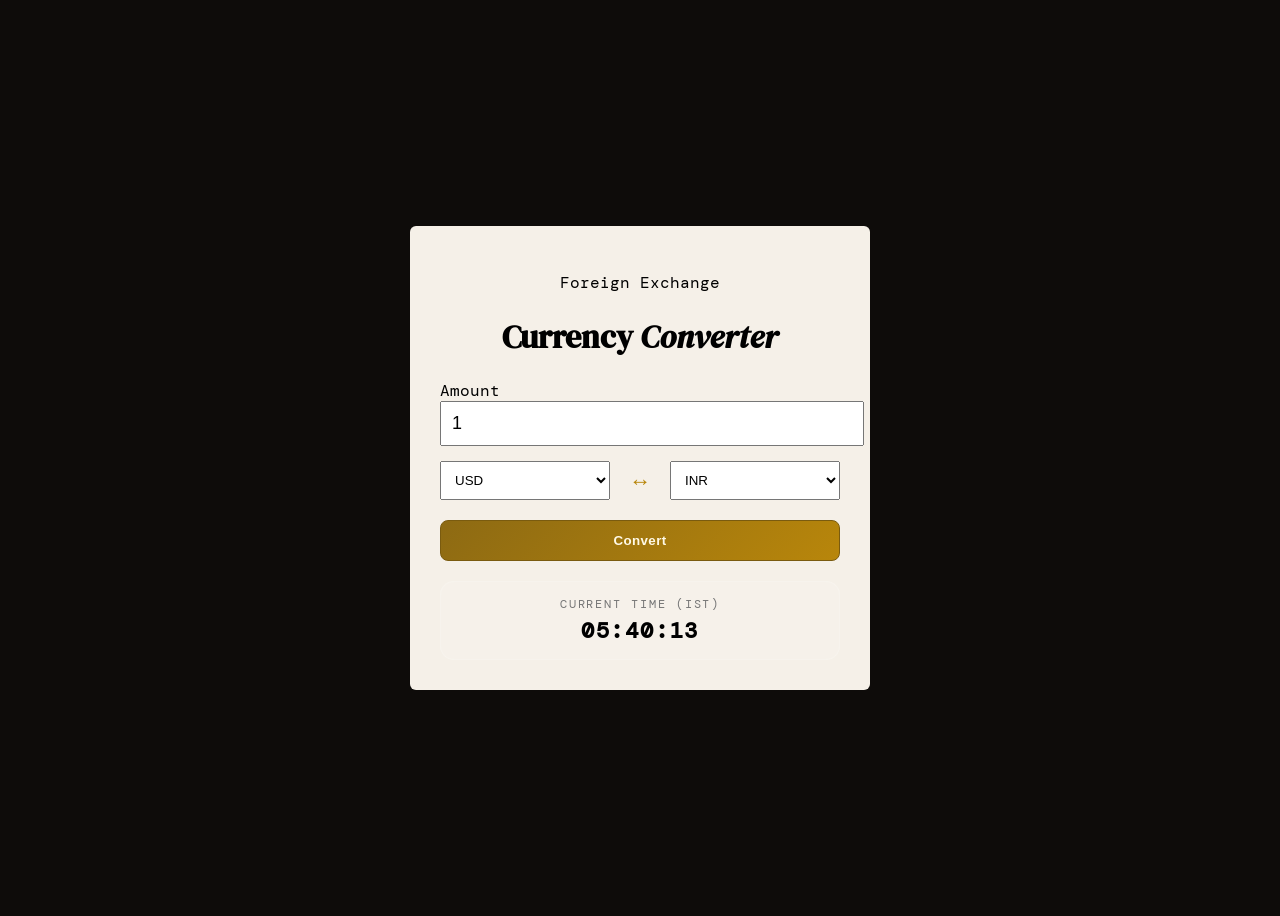
==== index.html @ b8da42b2 "Code is fully saved and ready" ====
<!doctype html>
<html lang="en">
  <head>
    <meta charset="UTF-8" />
    <meta name="viewport" content="width=device-width, initial-scale=1.0" />
    <title>FX — Currency Converter</title>

    <!-- Fonts -->
    <link rel="preconnect" href="https://fonts.googleapis.com" />
    <link rel="preconnect" href="https://fonts.gstatic.com" crossorigin />
    <link
      href="https://fonts.googleapis.com/css2?family=DM+Serif+Display&family=DM+Mono&display=swap"
      rel="stylesheet"
    />

    <!-- CSS -->
    <link rel="stylesheet" href="index.css" />
  </head>

  <body>
    <div class="card">
      <div class="header">
        <p class="header-eyebrow">Foreign Exchange</p>
        <h1>Currency <em>Converter</em></h1>
      </div>

      <!-- Amount -->
      <label>Amount</label>
      <input type="number" id="amount" value="1" step="0.01" />

      <!-- Dropdowns -->
      <div class="selectors">
        <select id="fromCurrency"></select>
        <div class="exchange-symbol">↔</div>
        <select id="toCurrency"></select>
      </div>

      <!-- Button -->
      <button id="convert-btn" onclick="convert()">Convert</button>

      <!-- Result -->
      <div id="result"></div>
      <div class="time-block">
        <p class="time-label">Current Time (IST)</p>
        <p id="current-time">--:--:--</p>
      </div>
    </div>

    <div id="popup-overlay" class="hidden">
      <div class="popup">
        <h2 id="popup-title">Notice</h2>
        <p id="popup-message"></p>
        <button id="popup-close">OK</button>
      </div>
    </div>

    <!-- JS -->
    <script src="index.js"></script>
  </body>
</html>
---- index.css ----
body {
  font-family: "DM Mono", monospace;
  background: #0e0c0a;
  display: flex;
  justify-content: center;
  align-items: center;
  height: 100vh;
}

.card {
  background: #f5f0e8;
  padding: 30px;
  width: 400px;
  border-radius: 6px;
}

.header {
  text-align: center;
  margin-bottom: 20px;
}

.header h1 {
  font-family: "DM Serif Display", serif;
}

input {
  width: 100%;
  padding: 10px;
  font-size: 18px;
  margin-bottom: 15px;
}

.selectors {
  display: flex;
  gap: 10px;
  margin-bottom: 20px;
}

select {
  flex: 1;
  padding: 10px;
}

.exchange-symbol {
  display: flex;
  align-items: center;
  justify-content: center;
  width: 40px;
  font-size: 22px;
  color: #b8860b;
}

#convert-btn {
  width: 100%;
  padding: 12px;
  background: linear-gradient(135deg, #8d6a13, #b8860b);
  color: #fff9e6;
  border: 1px solid #7a5b0f;
  border-radius: 8px;
  cursor: pointer;
  font-weight: 700;
  letter-spacing: 0.03em;
  transition:
    transform 0.15s ease,
    box-shadow 0.15s ease;
}

#convert-btn:hover {
  transform: translateY(-1px);
  box-shadow: 0 10px 24px rgba(184, 134, 11, 0.25);
}

#result {
  margin-top: 20px;
  text-align: center;
  font-size: 20px;
}

#popup-overlay {
  position: fixed;
  inset: 0;
  background: rgba(0, 0, 0, 0.7);
  display: flex;
  align-items: center;
  justify-content: center;
  z-index: 1000;
}

#popup-overlay.hidden {
  display: none;
}

.popup {
  width: min(90%, 360px);
  background: #131213;
  padding: 26px 24px;
  border-radius: 20px;
  border: 1px solid rgba(184, 134, 11, 0.22);
  box-shadow: 0 24px 60px rgba(0, 0, 0, 0.35);
  text-align: center;
}

.popup h2 {
  margin: 0 0 14px;
  font-size: 24px;
  color: #f1c40f;
}

.popup p {
  margin: 0 0 24px;
  color: #e7e2d8;
  line-height: 1.5;
}

#popup-close {
  padding: 12px 20px;
  background: linear-gradient(135deg, #8d6a13, #b8860b);
  border: none;
  color: #fff;
  font-weight: 700;
  border-radius: 12px;
  cursor: pointer;
}

#popup-close:hover {
  filter: brightness(1.05);
}

.time-block {
  margin-top: 18px;
  padding: 14px 18px;
  border-radius: 14px;
  background: rgba(255, 255, 255, 0.12);
  border: 1px solid rgba(255, 255, 255, 0.14);
  text-align: center;
}

.time-label {
  margin: 0 0 4px;
  font-size: 12px;
  letter-spacing: 0.16em;
  text-transform: uppercase;
  color: #777;
}

#current-time {
  margin: 0;
  font-size: 22px;
  font-weight: 700;
  letter-spacing: 0.08em;
}
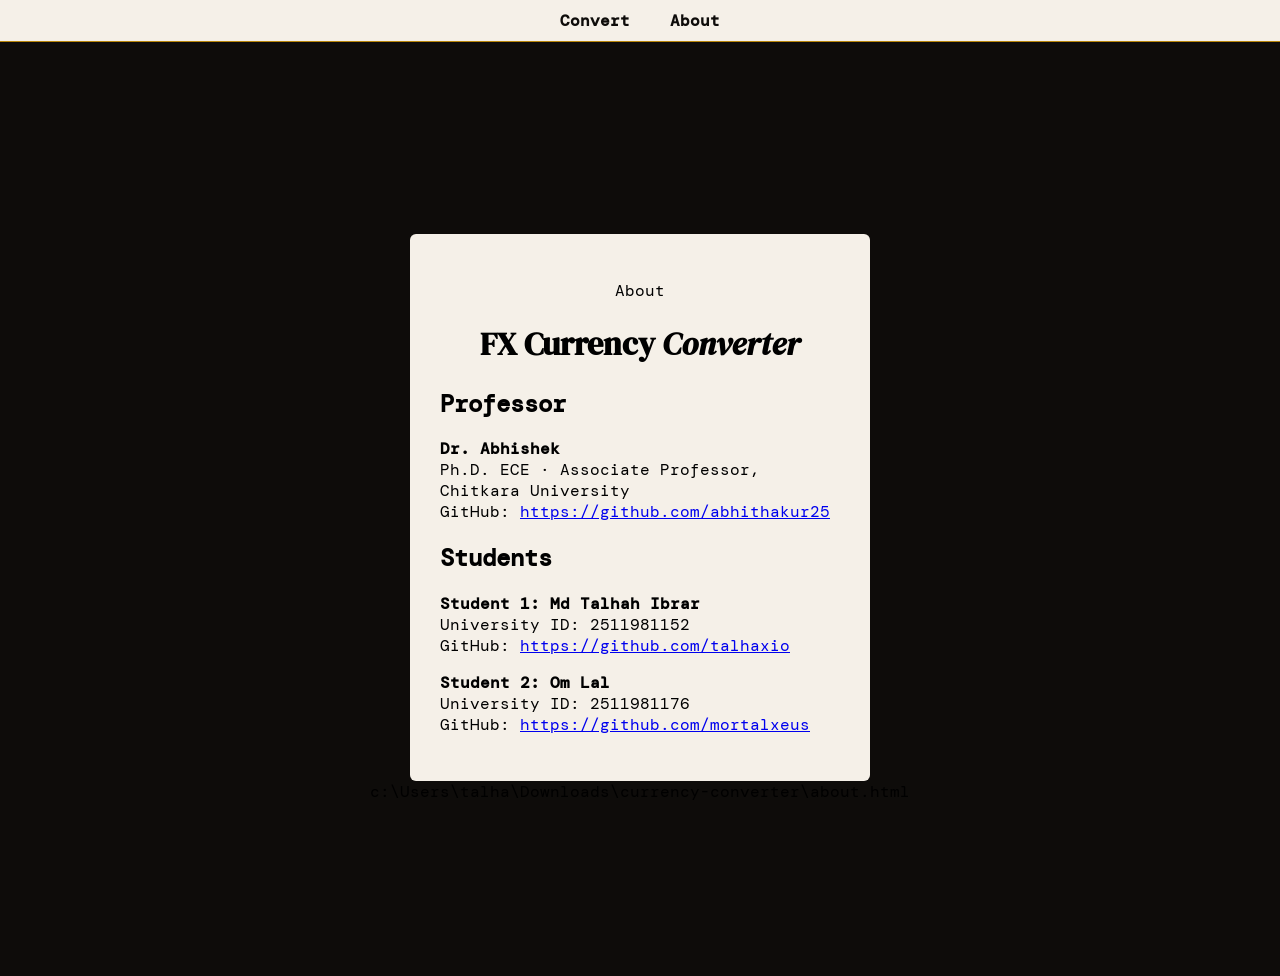
==== commit 8980c510: "Code is fully saved and ready" ====
--- a/index.html
+++ b/index.html
@@ -1,60 +1,49 @@
-<!doctype html>
+<!DOCTYPE html>
 <html lang="en">
-  <head>
-    <meta charset="UTF-8" />
-    <meta name="viewport" content="width=device-width, initial-scale=1.0" />
-    <title>FX — Currency Converter</title>
+<head>
+  <meta charset="UTF-8" />
+  <meta name="viewport" content="width=device-width, initial-scale=1.0"/>
+  <title>About — FX Currency Converter</title>
 
-    <!-- Fonts -->
-    <link rel="preconnect" href="https://fonts.googleapis.com" />
-    <link rel="preconnect" href="https://fonts.gstatic.com" crossorigin />
-    <link
-      href="https://fonts.googleapis.com/css2?family=DM+Serif+Display&family=DM+Mono&display=swap"
-      rel="stylesheet"
-    />
+  <!-- Fonts -->
+  <link rel="preconnect" href="https://fonts.googleapis.com">
+  <link rel="preconnect" href="https://fonts.gstatic.com" crossorigin>
+  <link href="https://fonts.googleapis.com/css2?family=DM+Serif+Display&family=DM+Mono&display=swap" rel="stylesheet">
 
-    <!-- CSS -->
-    <link rel="stylesheet" href="index.css" />
-  </head>
+  <!-- CSS -->
+  <link rel="stylesheet" href="index.css">
+</head>
 
-  <body>
-    <div class="card">
-      <div class="header">
-        <p class="header-eyebrow">Foreign Exchange</p>
-        <h1>Currency <em>Converter</em></h1>
-      </div>
+<body>
 
-      <!-- Amount -->
-      <label>Amount</label>
-      <input type="number" id="amount" value="1" step="0.01" />
+<nav>
+  <a href="index.html">Convert</a>
+  <a href="about.html">About</a>
+</nav>
 
-      <!-- Dropdowns -->
-      <div class="selectors">
-        <select id="fromCurrency"></select>
-        <div class="exchange-symbol">↔</div>
-        <select id="toCurrency"></select>
-      </div>
+<div class="card">
 
-      <!-- Button -->
-      <button id="convert-btn" onclick="convert()">Convert</button>
+  <div class="header">
+    <p class="header-eyebrow">About</p>
+    <h1>FX Currency <em>Converter</em></h1>
+  </div>
 
-      <!-- Result -->
-      <div id="result"></div>
-      <div class="time-block">
-        <p class="time-label">Current Time (IST)</p>
-        <p id="current-time">--:--:--</p>
-      </div>
-    </div>
+  <h2>Professor</h2>
+  <p><strong>Dr. Abhishek</strong><br>
+  Ph.D. ECE · Associate Professor, Chitkara University<br>
+  GitHub: <a href="https://github.com/abhithakur25" target="_blank">https://github.com/abhithakur25</a></p>
 
-    <div id="popup-overlay" class="hidden">
-      <div class="popup">
-        <h2 id="popup-title">Notice</h2>
-        <p id="popup-message"></p>
-        <button id="popup-close">OK</button>
-      </div>
-    </div>
+  <h2>Students</h2>
+  <p><strong>Student 1: Md Talhah Ibrar</strong><br>
+  University ID: 2511981152<br>
+  GitHub: <a href="https://github.com/talhaxio" target="_blank">https://github.com/talhaxio</a></p>
 
-    <!-- JS -->
-    <script src="index.js"></script>
-  </body>
-</html>
+  <p><strong>Student 2: Om Lal</strong><br>
+  University ID: 2511981176<br>
+  GitHub: <a href="https://github.com/mortalxeus" target="_blank">https://github.com/mortalxeus</a></p>
+
+</div>
+
+</body>
+</html></content>
+<parameter name="filePath">c:\Users\talha\Downloads\currency-converter\about.html
--- a/index.css
+++ b/index.css
@@ -2,9 +2,33 @@
   font-family: "DM Mono", monospace;
   background: #0e0c0a;
   display: flex;
+  flex-direction: column;
   justify-content: center;
   align-items: center;
   height: 100vh;
+  padding-top: 60px; /* Space for nav */
+}
+
+nav {
+  position: fixed;
+  top: 0;
+  left: 0;
+  right: 0;
+  background: #f5f0e8;
+  padding: 10px;
+  text-align: center;
+  border-bottom: 1px solid #b8860b;
+}
+
+nav a {
+  margin: 0 15px;
+  text-decoration: none;
+  color: #0e0c0a;
+  font-weight: bold;
+}
+
+nav a:hover {
+  color: #b8860b;
 }
 
 .card {
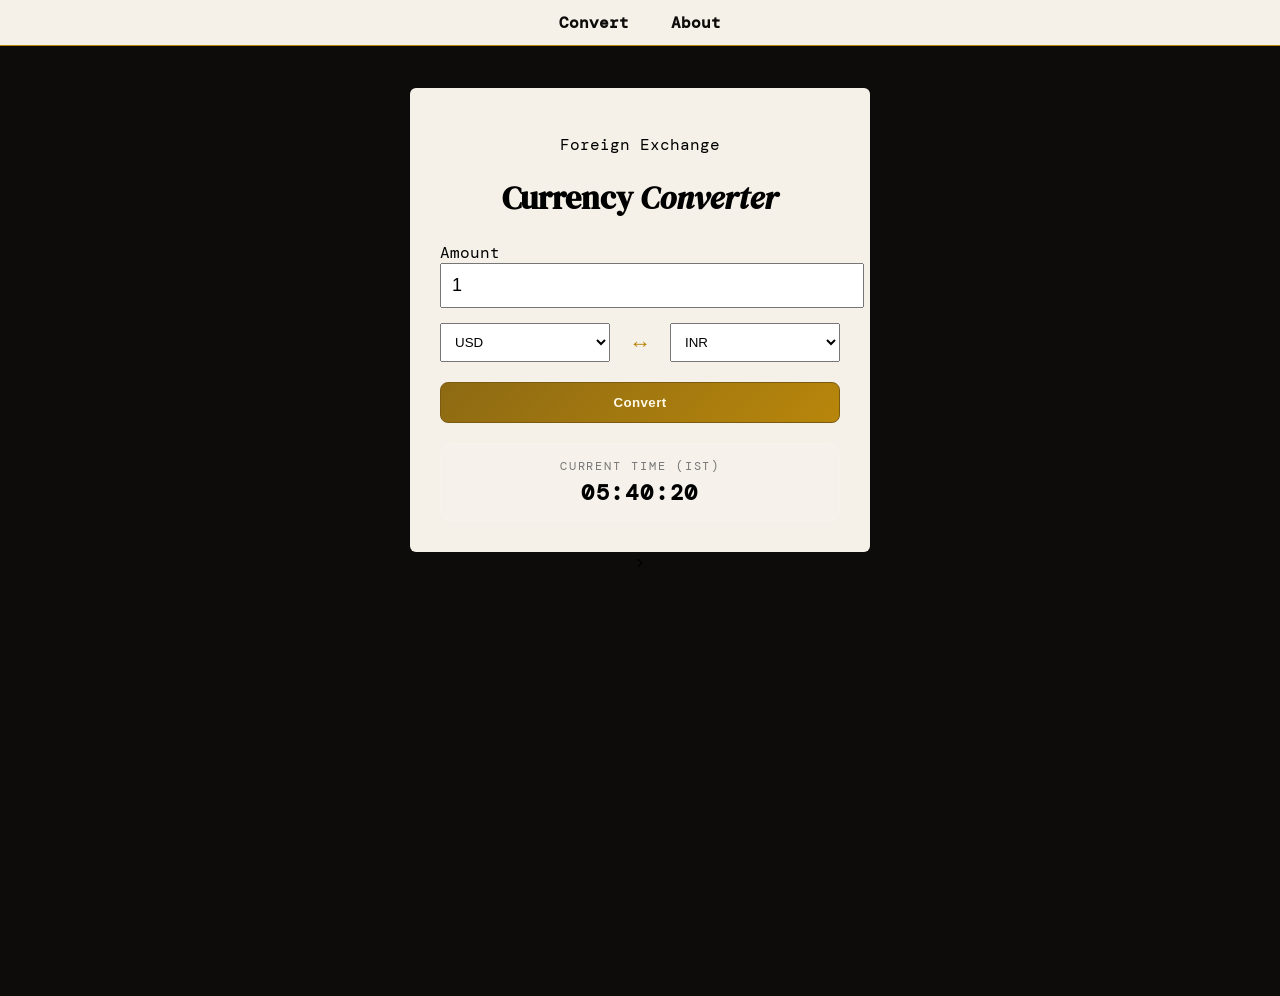
==== commit 7540b2d3: "Code is fully saved and ready" ====
--- a/index.html
+++ b/index.html
@@ -1,49 +1,66 @@
-<!DOCTYPE html>
+<!doctype html>
 <html lang="en">
-<head>
-  <meta charset="UTF-8" />
-  <meta name="viewport" content="width=device-width, initial-scale=1.0"/>
-  <title>About — FX Currency Converter</title>
+  <head>
+    <meta charset="UTF-8" />
+    <meta name="viewport" content="width=device-width, initial-scale=1.0" />
+    <title>FX — Currency Converter</title>
 
-  <!-- Fonts -->
-  <link rel="preconnect" href="https://fonts.googleapis.com">
-  <link rel="preconnect" href="https://fonts.gstatic.com" crossorigin>
-  <link href="https://fonts.googleapis.com/css2?family=DM+Serif+Display&family=DM+Mono&display=swap" rel="stylesheet">
+    <!-- Fonts -->
+    <link rel="preconnect" href="https://fonts.googleapis.com" />
+    <link rel="preconnect" href="https://fonts.gstatic.com" crossorigin />
+    <link
+      href="https://fonts.googleapis.com/css2?family=DM+Serif+Display&family=DM+Mono&display=swap"
+      rel="stylesheet"
+    />
 
-  <!-- CSS -->
-  <link rel="stylesheet" href="index.css">
-</head>
+    <!-- CSS -->
+    <link rel="stylesheet" href="index.css" />
+  </head>
 
-<body>
+  <body>
+    <nav>
+      <a href="index.html">Convert</a>
+      <a href="about.html">About</a>
+    </nav>
 
-<nav>
-  <a href="index.html">Convert</a>
-  <a href="about.html">About</a>
-</nav>
+    <div class="card">
+      <div class="header">
+        <p class="header-eyebrow">Foreign Exchange</p>
+        <h1>Currency <em>Converter</em></h1>
+      </div>
 
-<div class="card">
+      <!-- Amount -->
+      <label>Amount</label>
+      <input type="number" id="amount" value="1" step="0.01" />
 
-  <div class="header">
-    <p class="header-eyebrow">About</p>
-    <h1>FX Currency <em>Converter</em></h1>
-  </div>
+      <!-- Dropdowns -->
+      <div class="selectors">
+        <select id="fromCurrency"></select>
+        <div class="exchange-symbol">↔</div>
+        <select id="toCurrency"></select>
+      </div>
 
-  <h2>Professor</h2>
-  <p><strong>Dr. Abhishek</strong><br>
-  Ph.D. ECE · Associate Professor, Chitkara University<br>
-  GitHub: <a href="https://github.com/abhithakur25" target="_blank">https://github.com/abhithakur25</a></p>
+      <!-- Button -->
+      <button id="convert-btn" onclick="convert()">Convert</button>
 
-  <h2>Students</h2>
-  <p><strong>Student 1: Md Talhah Ibrar</strong><br>
-  University ID: 2511981152<br>
-  GitHub: <a href="https://github.com/talhaxio" target="_blank">https://github.com/talhaxio</a></p>
+      <!-- Result -->
+      <div id="result"></div>
+      <div class="time-block">
+        <p class="time-label">Current Time (IST)</p>
+        <p id="current-time">--:--:--</p>
+      </div>
+    </div>
 
-  <p><strong>Student 2: Om Lal</strong><br>
-  University ID: 2511981176<br>
-  GitHub: <a href="https://github.com/mortalxeus" target="_blank">https://github.com/mortalxeus</a></p>
+    <div id="popup-overlay" class="hidden">
+      <div class="popup">
+        <h2 id="popup-title">Notice</h2>
+        <p id="popup-message"></p>
+        <button id="popup-close">OK</button>
+      </div>
+    </div>
 
-</div>
-
-</body>
-</html></content>
-<parameter name="filePath">c:\Users\talha\Downloads\currency-converter\about.html+    <!-- JS -->
+    <script src="index.js"></script>
+  </body>
+</html>
+>
--- a/index.css
+++ b/index.css
@@ -3,10 +3,10 @@
   background: #0e0c0a;
   display: flex;
   flex-direction: column;
-  justify-content: center;
+  justify-content: flex-start;
   align-items: center;
-  height: 100vh;
-  padding-top: 60px; /* Space for nav */
+  min-height: 100vh;
+  padding-top: 80px;
 }
 
 nav {
@@ -15,20 +15,169 @@
   left: 0;
   right: 0;
   background: #f5f0e8;
-  padding: 10px;
+  padding: 12px 0;
   text-align: center;
   border-bottom: 1px solid #b8860b;
+  z-index: 100;
 }
 
 nav a {
-  margin: 0 15px;
+  margin: 0 16px;
   text-decoration: none;
   color: #0e0c0a;
-  font-weight: bold;
+  font-weight: 700;
 }
 
 nav a:hover {
   color: #b8860b;
+}
+
+.about-page {
+  width: min(100%, 980px);
+  max-width: 980px;
+  margin: 0 auto;
+  padding: 40px 24px 80px;
+}
+
+.about-card {
+  background: rgba(245, 240, 232, 0.95);
+  padding: 36px;
+  border-radius: 28px;
+  box-shadow: 0 28px 70px rgba(0, 0, 0, 0.18);
+  border: 1px solid rgba(184, 134, 11, 0.18);
+}
+
+.page-header {
+  text-align: center;
+  max-width: 720px;
+  margin: 0 auto 34px;
+}
+
+.page-header h1 {
+  font-family: "DM Serif Display", serif;
+  margin: 10px 0 12px;
+  font-size: clamp(2rem, 3vw, 3.25rem);
+}
+
+.intro-text {
+  margin: 0 auto;
+  max-width: 650px;
+  color: #48443d;
+  line-height: 1.8;
+}
+
+.profile-card {
+  display: grid;
+  grid-template-columns: minmax(220px, 260px) 1fr;
+  gap: 28px;
+  align-items: center;
+  margin-bottom: 36px;
+}
+
+.profile-image {
+  width: 100%;
+  aspect-ratio: 1 / 1;
+  object-fit: cover;
+  border-radius: 24px;
+  border: 1px solid rgba(184, 134, 11, 0.18);
+  box-shadow: 0 20px 40px rgba(0, 0, 0, 0.12);
+}
+
+.profile-details h2,
+.team-section h2 {
+  margin: 0 0 10px;
+  color: #3d362f;
+  font-size: 1.25rem;
+  letter-spacing: 0.03em;
+}
+
+.profile-details h3,
+.member-card h3 {
+  margin: 0;
+  font-size: 1.65rem;
+  font-family: "DM Serif Display", serif;
+  color: #1d1b18;
+}
+
+.role,
+.bio-text,
+.member-card p {
+  color: #4f4a44;
+  line-height: 1.75;
+  margin: 12px 0 0;
+}
+
+.bio-text {
+  margin-top: 18px;
+}
+
+.profile-links,
+.member-links {
+  display: flex;
+  flex-wrap: wrap;
+  gap: 12px;
+  margin-top: 22px;
+}
+
+.profile-links a,
+.member-links a {
+  color: #0e0c0a;
+  text-decoration: none;
+  padding: 10px 16px;
+  background: rgba(184, 134, 11, 0.1);
+  border-radius: 999px;
+  font-weight: 700;
+  transition:
+    background 0.2s ease,
+    transform 0.2s ease;
+}
+
+.profile-links a:hover,
+.member-links a:hover {
+  background: rgba(184, 134, 11, 0.18);
+  transform: translateY(-1px);
+}
+
+.team-section {
+  margin-top: 16px;
+}
+
+.team-grid {
+  display: grid;
+  grid-template-columns: repeat(2, minmax(0, 1fr));
+  gap: 20px;
+  margin-top: 20px;
+}
+
+.member-card {
+  background: #fff;
+  border-radius: 20px;
+  padding: 22px;
+  border: 1px solid rgba(14, 12, 10, 0.08);
+  box-shadow: 0 18px 32px rgba(14, 12, 10, 0.07);
+}
+
+.member-card h3 {
+  margin-bottom: 8px;
+}
+
+.member-card p {
+  margin-bottom: 18px;
+}
+
+@media (max-width: 760px) {
+  body {
+    padding-top: 100px;
+  }
+
+  .about-page {
+    padding: 24px 16px 60px;
+  }
+
+  .profile-card,
+  .team-grid {
+    grid-template-columns: 1fr;
+  }
 }
 
 .card {
